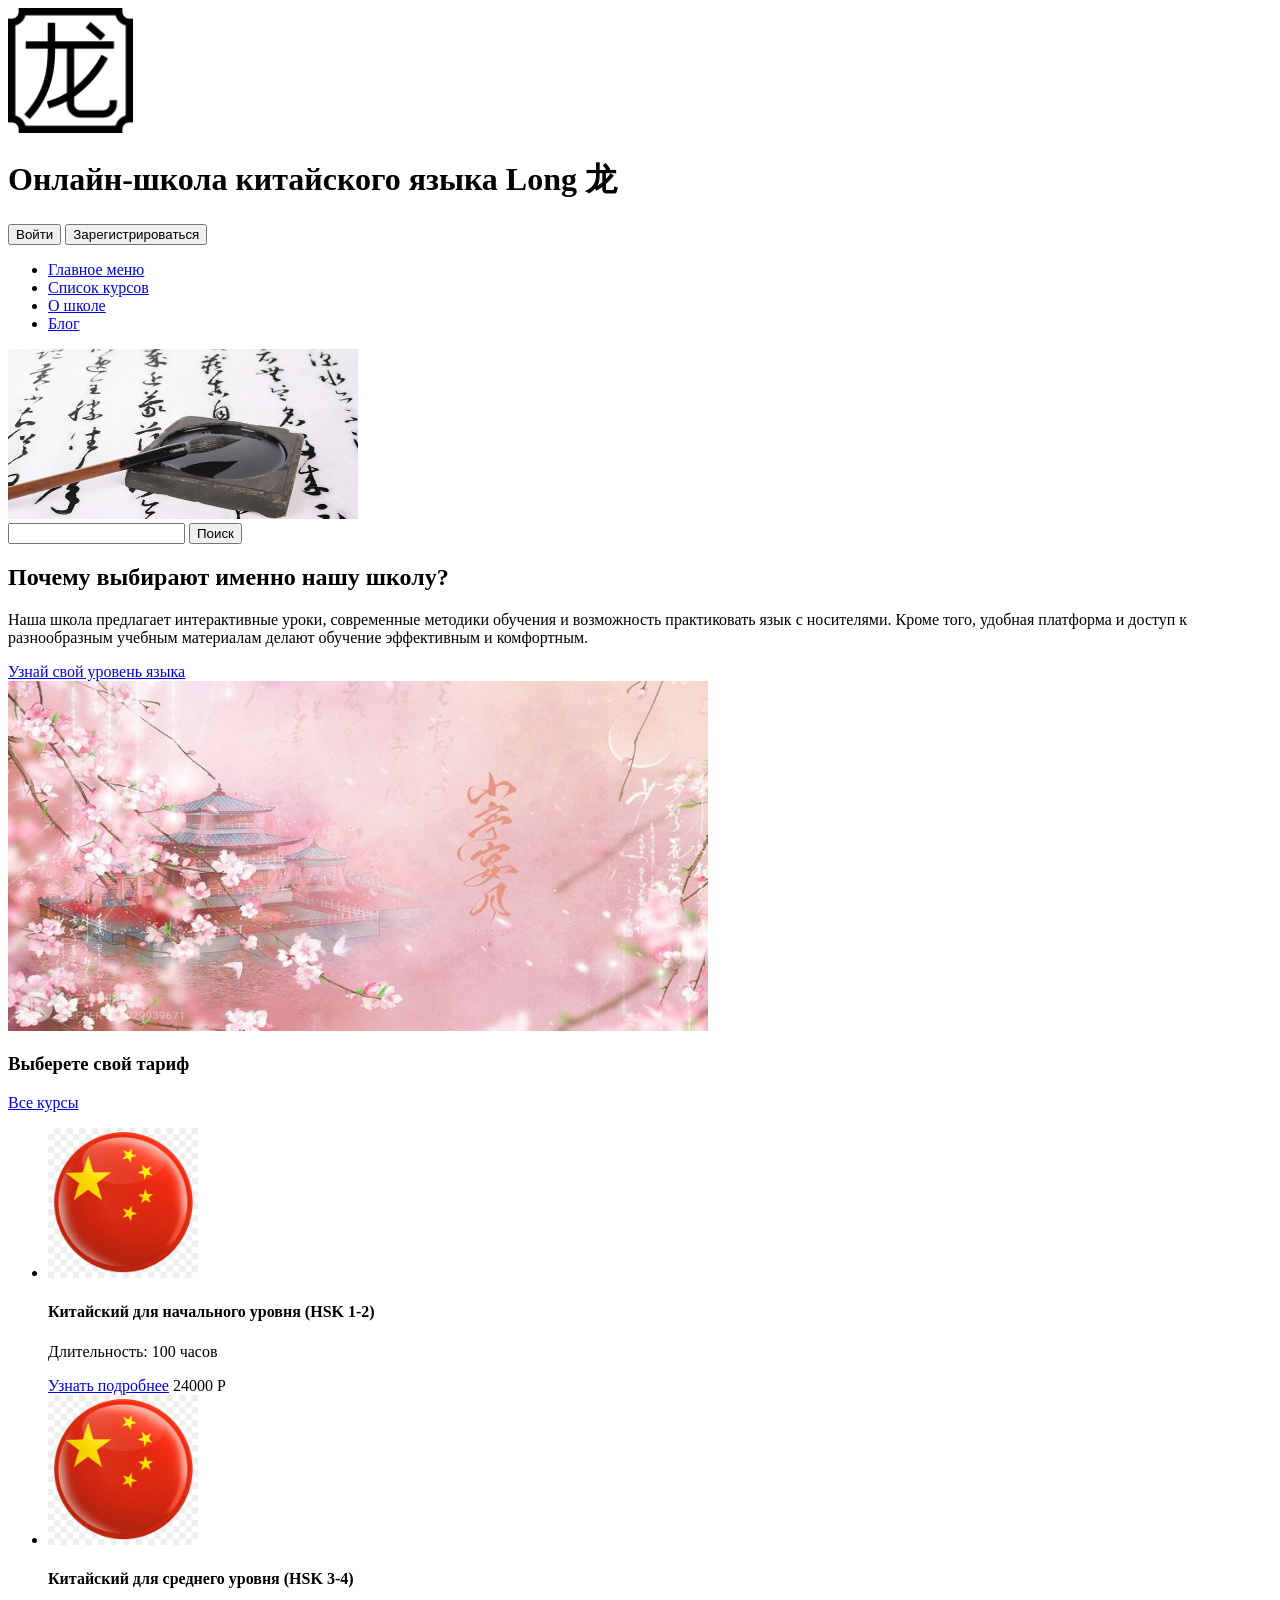
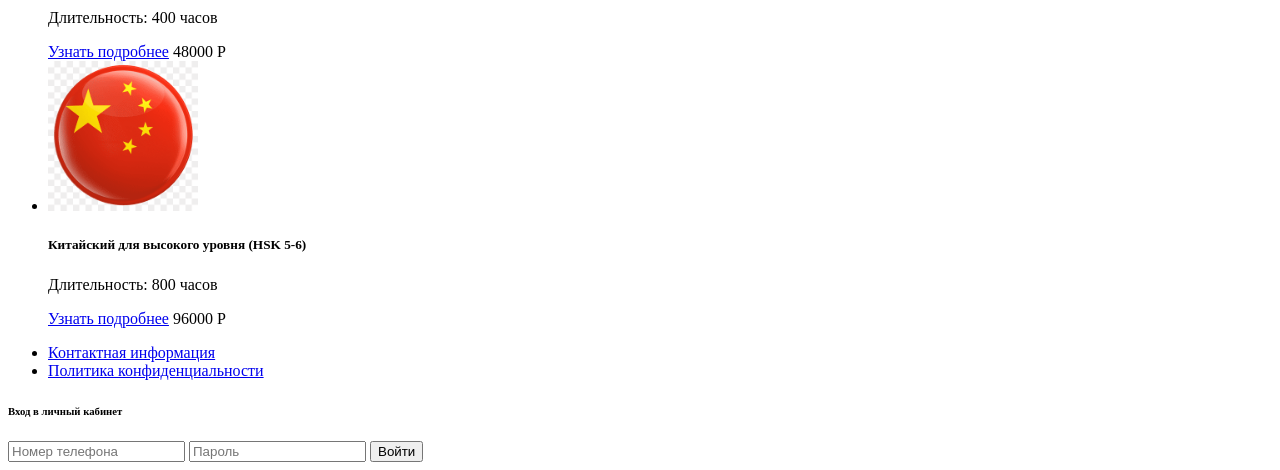
==== index.html @ 6866ea66 "Add files via upload" ====
<!DOCTYPE html>
<html lang="ru">
<head>
    <meta charset="UTF-8">
    <meta http-equiv="X-UA-Compatible" content="IE=edge">
    <meta name="viewport" content="width=device-width, initial-scale=1.0">
    <title> Онлайн-школа </title>
</head>
<body>
    <header class="header">
        <img src="images/logo.png" alt="Логотип" width="125" height="125">
        <h1 class="header__title">Онлайн-школа китайского языка Long 龙</h1>
        <button class="header__button button">Войти</button>
        <button class="header__button button">Зарегистрироваться</button>
        <nav class="header__menu">
            <ul>
                <li><a href="https://elearning.marsu.ru/">Главное меню</a></li>
                <li><a href="#/">Список курсов</a></li>
                <li><a href="#/">О школе</a></li>
                <li><a href="#/">Блог</a></li>
            </ul>
            <img src="images/blog.jpg" alt="Главная страница" width="350" height="170">
        </nav>
    </header>
    <main>
        <input type="text"> <button>Поиск</button>
        <section>
            <div>
                <h2>Почему выбирают именно нашу школу?</h2>
                <p>Наша школа предлагает интерактивные уроки, современные методики обучения и возможность практиковать язык с носителями. Кроме того, удобная платформа и доступ к разнообразным учебным материалам делают обучение эффективным и комфортным.</p>
                <a href="https://wa-sai.ru/quiz">Узнай свой уровень языка</a>
            </div>
            <img src="images/mainpage.jpg" alt="Главная страница" width="700" height="350">
        </section>
        <section>
            <div>
                <h3>Выберете свой тариф</h3>
                <a href="#" target="_blank">Все курсы</a>
        </div>
            <ul>
                <li>
                    <img src="images/Flag.png" alt="Начальный уровень" width="150" height="150">
                    <h4>Китайский для начального уровня (HSK 1-2)</h4>
                    <p>Длительность: 100 часов</p>
                    <a href="#">Узнать подробнее</a>
                    <span>24000 Р</span>
                </li>
                <li>
                    <img src="images/Flag.png" alt="Средний уровень" width="150" height="150">
                    <h4>Китайский для среднего уровня (HSK 3-4)</h4>
                    <p>Длительность: 400 часов</p>
                    <a href="#">Узнать подробнее</a>
                    <span>48000 Р</span>
                </li>
                <li>
                    <img src="images/Flag.png" alt="Высокий уровень" width="150" height="150">
                    <h5>Китайский для высокого уровня (HSK 5-6)</h5>
                    <p>Длительность: 800 часов</p>
                    <a href="#">Узнать подробнее</a>
                    <span>96000 Р</span>  
                </li>
            </ul>
        </section>
    </main>
    <footer>
        <nav>
            <ul>
                <li><a href="https://elearning.marsu.ru/">Контактная информация</a></li>
                <li><a href="#/">Политика конфиденциальности</a></li>
            </ul>
        </nav>
    </footer>
<section>
    <form action="/">
        <h6>Вход в личный кабинет</h6>
        <input type="tel" name="phone" placeholder="Номер телефона" required>
        <input type="password" name="password" placeholder="Пароль" required>
        <button>Войти</button>
    </form>
</section>
</body>
</html>
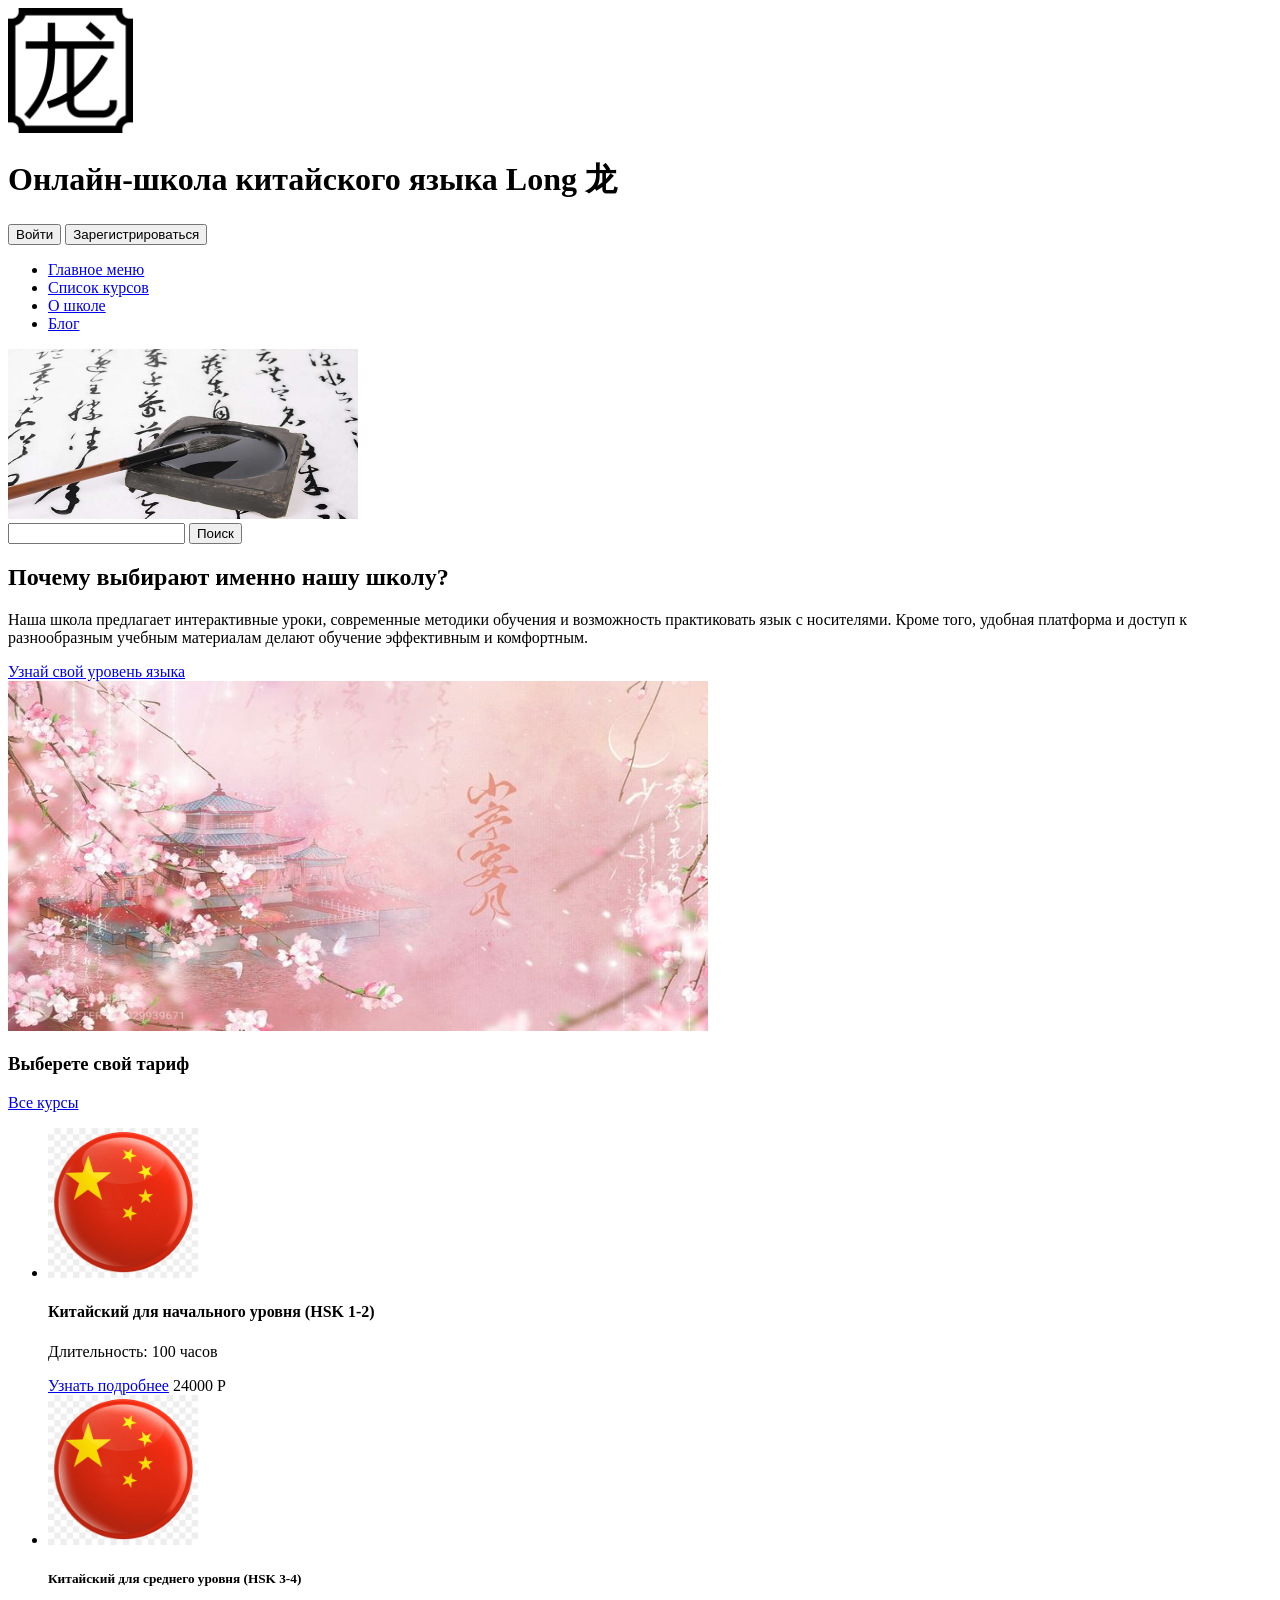
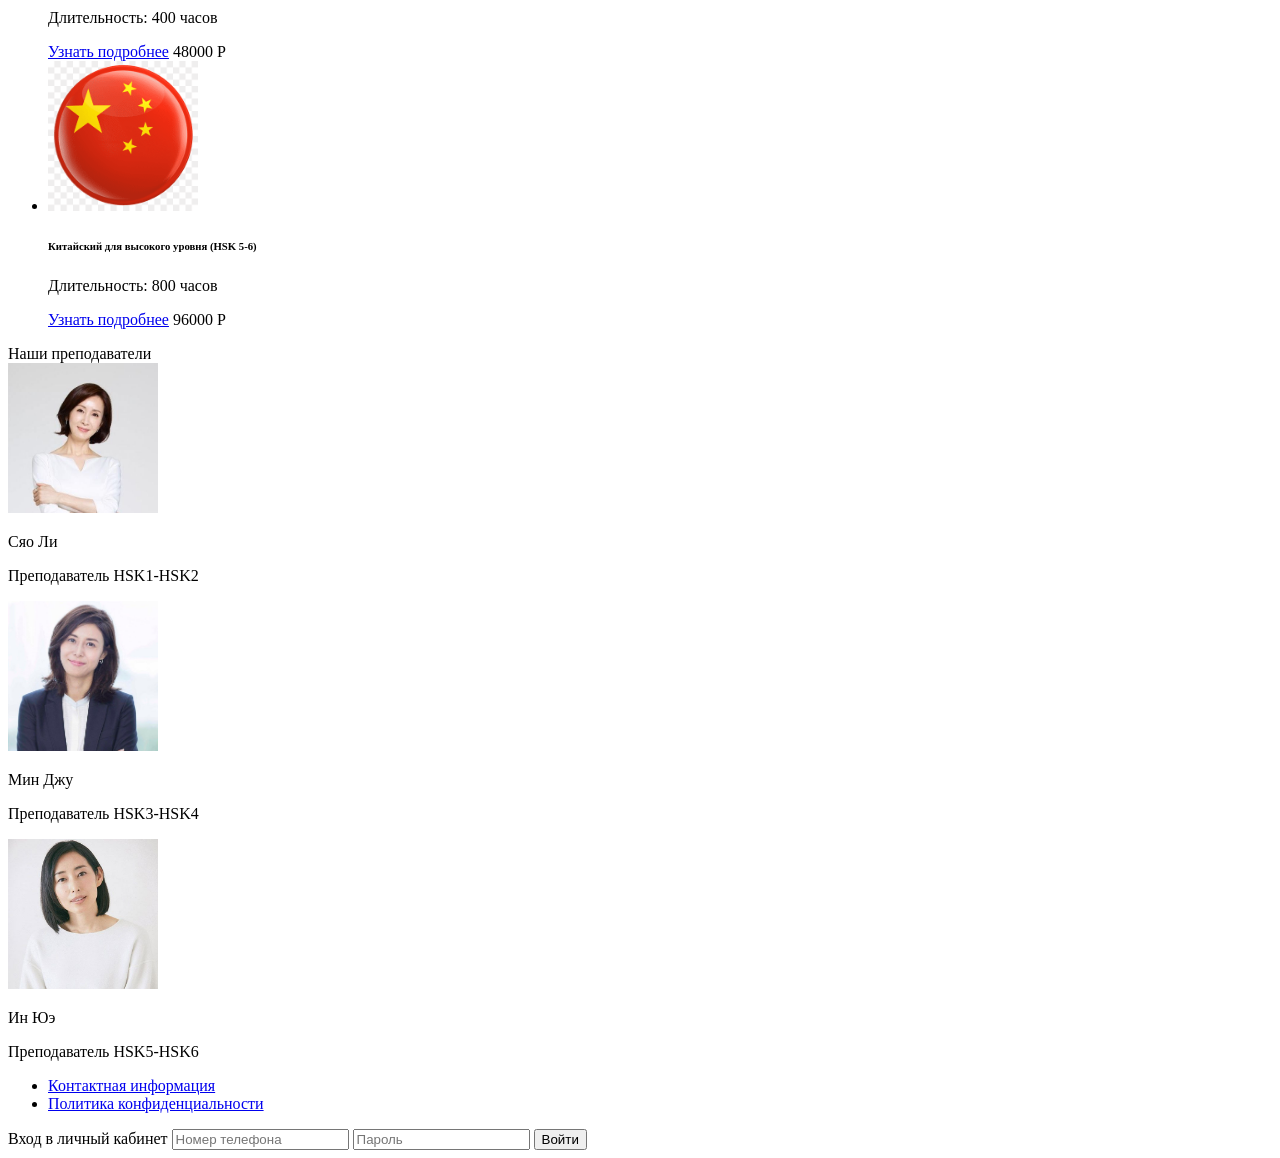
==== commit 4e96fdad: "Add files via upload" ====
--- a/index.html
+++ b/index.html
@@ -8,74 +8,105 @@
 </head>
 <body>
     <header class="header">
-        <img src="images/logo.png" alt="Логотип" width="125" height="125">
+        <img class="header__logo" src="images/logo.png" alt="Логотип" width="125" height="125">
         <h1 class="header__title">Онлайн-школа китайского языка Long 龙</h1>
         <button class="header__button button">Войти</button>
         <button class="header__button button">Зарегистрироваться</button>
         <nav class="header__menu">
-            <ul>
-                <li><a href="https://elearning.marsu.ru/">Главное меню</a></li>
-                <li><a href="#/">Список курсов</a></li>
-                <li><a href="#/">О школе</a></li>
-                <li><a href="#/">Блог</a></li>
+            <ul class="menu">
+                <li class="menu__item main__item -- active">
+                    <a class="menu__link" href="https://elearning.marsu.ru/">Главное меню</a>
+                </li>
+                <li class="menu__item">
+                    <a class="menu__link" href="#/">Список курсов</a>
+                </li>
+                <li class="menu__item">
+                    <a class="menu__link" href="#/">О школе</a>
+                </li>
+                <li class="menu__item">
+                    <a class="menu__link" href="#/">Блог</a>
+                </li>
             </ul>
-            <img src="images/blog.jpg" alt="Главная страница" width="350" height="170">
+            <img class="menu__img" src="images/blog.jpg" alt="Главная страница" width="350" height="170">
         </nav>
     </header>
-    <main>
-        <input type="text"> <button>Поиск</button>
+    <main class="main">
+        <input type="text"> 
+        <button class="button__search">Поиск</button>
         <section>
-            <div>
-                <h2>Почему выбирают именно нашу школу?</h2>
-                <p>Наша школа предлагает интерактивные уроки, современные методики обучения и возможность практиковать язык с носителями. Кроме того, удобная платформа и доступ к разнообразным учебным материалам делают обучение эффективным и комфортным.</p>
-                <a href="https://wa-sai.ru/quiz">Узнай свой уровень языка</a>
+            <div class="about">
+                <h2 class="about__title">Почему выбирают именно нашу школу?</h2>
+                <p class="about__info" >Наша школа предлагает интерактивные уроки, современные методики обучения и возможность практиковать язык с носителями. Кроме того, удобная платформа и доступ к разнообразным учебным материалам делают обучение эффективным и комфортным.</p>
+                <a class="about__link" href="https://wa-sai.ru/quiz">Узнай свой уровень языка</a>
             </div>
-            <img src="images/mainpage.jpg" alt="Главная страница" width="700" height="350">
+            <img class="" src="images/mainpage.jpg" alt="Главная страница" width="700" height="350">
         </section>
         <section>
-            <div>
-                <h3>Выберете свой тариф</h3>
-                <a href="#" target="_blank">Все курсы</a>
-        </div>
-            <ul>
+            <div class="courses">
+                <h3 class="courses__title" >Выберете свой тариф</h3>
+                <a class="courses__link" href="#" target="_blank">Все курсы</a>
+            </div>
+            <ul class="prices">
                 <li>
-                    <img src="images/Flag.png" alt="Начальный уровень" width="150" height="150">
-                    <h4>Китайский для начального уровня (HSK 1-2)</h4>
-                    <p>Длительность: 100 часов</p>
-                    <a href="#">Узнать подробнее</a>
-                    <span>24000 Р</span>
+                    <img class="prices__img" src="images/Flag.png" alt="Начальный уровень" width="150" height="150">
+                    <h4 class="prices__title">Китайский для начального уровня (HSK 1-2)</h4>
+                    <p class="prices__duration">Длительность: 100 часов</p>
+                    <a class="prices__info" href="#">Узнать подробнее</a>
+                    <span class="prices__price">24000 Р</span>
                 </li>
                 <li>
-                    <img src="images/Flag.png" alt="Средний уровень" width="150" height="150">
-                    <h4>Китайский для среднего уровня (HSK 3-4)</h4>
-                    <p>Длительность: 400 часов</p>
-                    <a href="#">Узнать подробнее</a>
-                    <span>48000 Р</span>
+                    <img class="prices__img" src="images/Flag.png" alt="Средний уровень" width="150" height="150">
+                    <h5 class="prices__title">Китайский для среднего уровня (HSK 3-4)</h4>
+                    <p class="prices__duration">Длительность: 400 часов</p>
+                    <a class="prices__info" href="#">Узнать подробнее</a>
+                    <span class="prices__price">48000 Р</span>
                 </li>
                 <li>
-                    <img src="images/Flag.png" alt="Высокий уровень" width="150" height="150">
-                    <h5>Китайский для высокого уровня (HSK 5-6)</h5>
-                    <p>Длительность: 800 часов</p>
-                    <a href="#">Узнать подробнее</a>
-                    <span>96000 Р</span>  
+                    <img class="prices__img" src="images/Flag.png" alt="Высокий уровень" width="150" height="150">
+                    <h6 class="prices__title">Китайский для высокого уровня (HSK 5-6)</h5>
+                    <p class="prices__duration">Длительность: 800 часов</p>
+                    <a class="prices__info" href="#">Узнать подробнее</a>
+                    <span class="prices__price">96000 Р</span>  
                 </li>
             </ul>
         </section>
+        <div class="teachers">
+            <h7 class="teacher__title">Наши преподаватели</h7>
+            <div class="teachers__card">
+                <img class="teacher__image" src="images/teacher1.jpg" alt="Фото преподавателя" width="150" height="150">
+                <p class="teacher__name">Сяо Ли</p>
+                <p class="teacher__desc">Преподаватель HSK1-HSK2</p>
+            </div>
+            <div class="teachers__card">
+                <img class="teacher__image" src="images/teacher2.jpg" alt="Фото преподавателя" width="150" height="150">
+                <p class="teacher__name">Мин Джу</p>
+                <p class="teacher__desc">Преподаватель HSK3-HSK4</p>
+            </div>
+            <div class="teachers__card">
+                <img class="teacher__image" src="images/teacher3.jpg" alt="Фото преподавателя" width="150" height="150">
+                <p class="teacher__name">Ин Юэ</p>
+                <p class="teacher__desc">Преподаватель HSK5-HSK6</p>
+            </div>
+        </div>
     </main>
-    <footer>
+    <footer class="footer">
         <nav>
-            <ul>
-                <li><a href="https://elearning.marsu.ru/">Контактная информация</a></li>
-                <li><a href="#/">Политика конфиденциальности</a></li>
+            <ul class="information">
+                <li class="information__item main__item -- active">
+                    <a class="information__link" href="https://elearning.marsu.ru/">Контактная информация</a>
+                </li>
+                <li class="information__item">
+                    <a class="information__link" href="#/">Политика конфиденциальности</a>
+                </li>
             </ul>
         </nav>
     </footer>
 <section>
     <form action="/">
-        <h6>Вход в личный кабинет</h6>
-        <input type="tel" name="phone" placeholder="Номер телефона" required>
-        <input type="password" name="password" placeholder="Пароль" required>
-        <button>Войти</button>
+        <h8 class="sign up">Вход в личный кабинет</h6>
+        <input class="phone number" type="tel" name="phone" placeholder="Номер телефона" required>
+        <input class="password" type="password" name="password" placeholder="Пароль" required>
+        <button class="sign up__button button">Войти</button>
     </form>
 </section>
 </body>
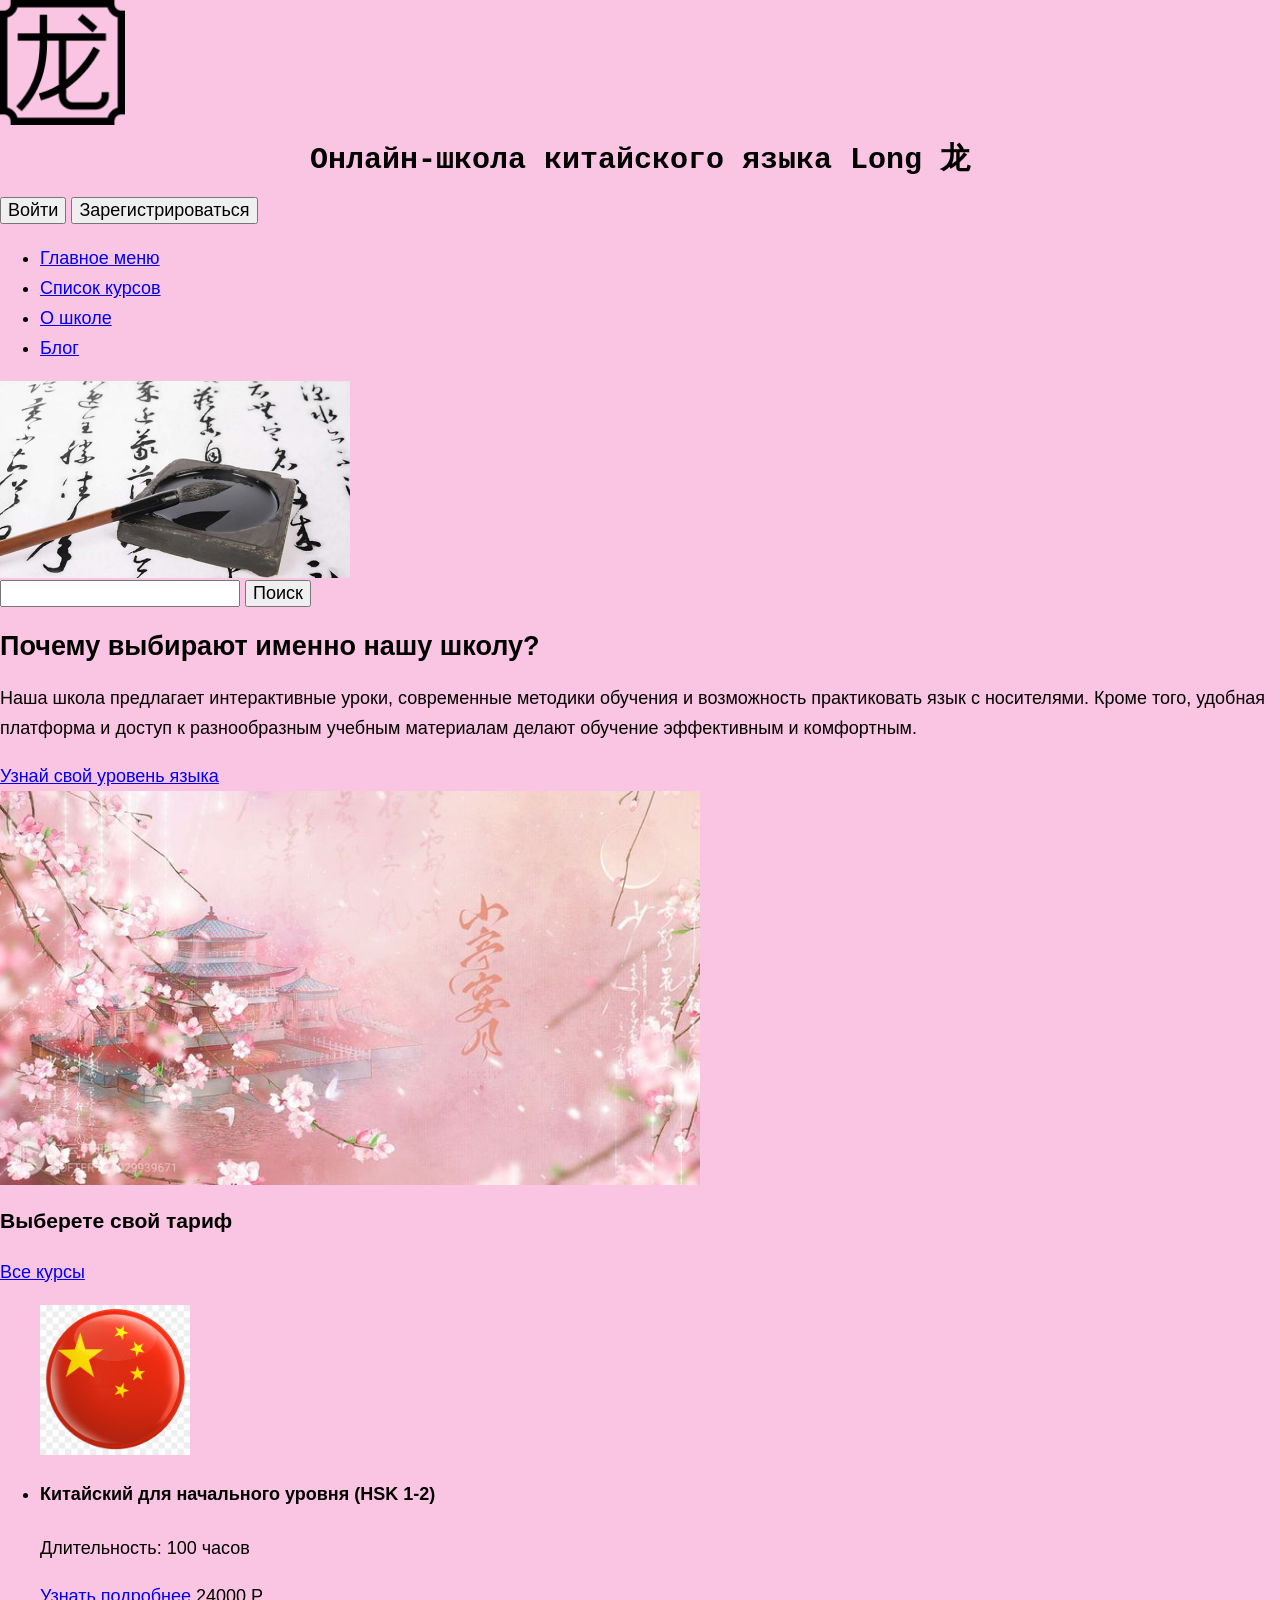
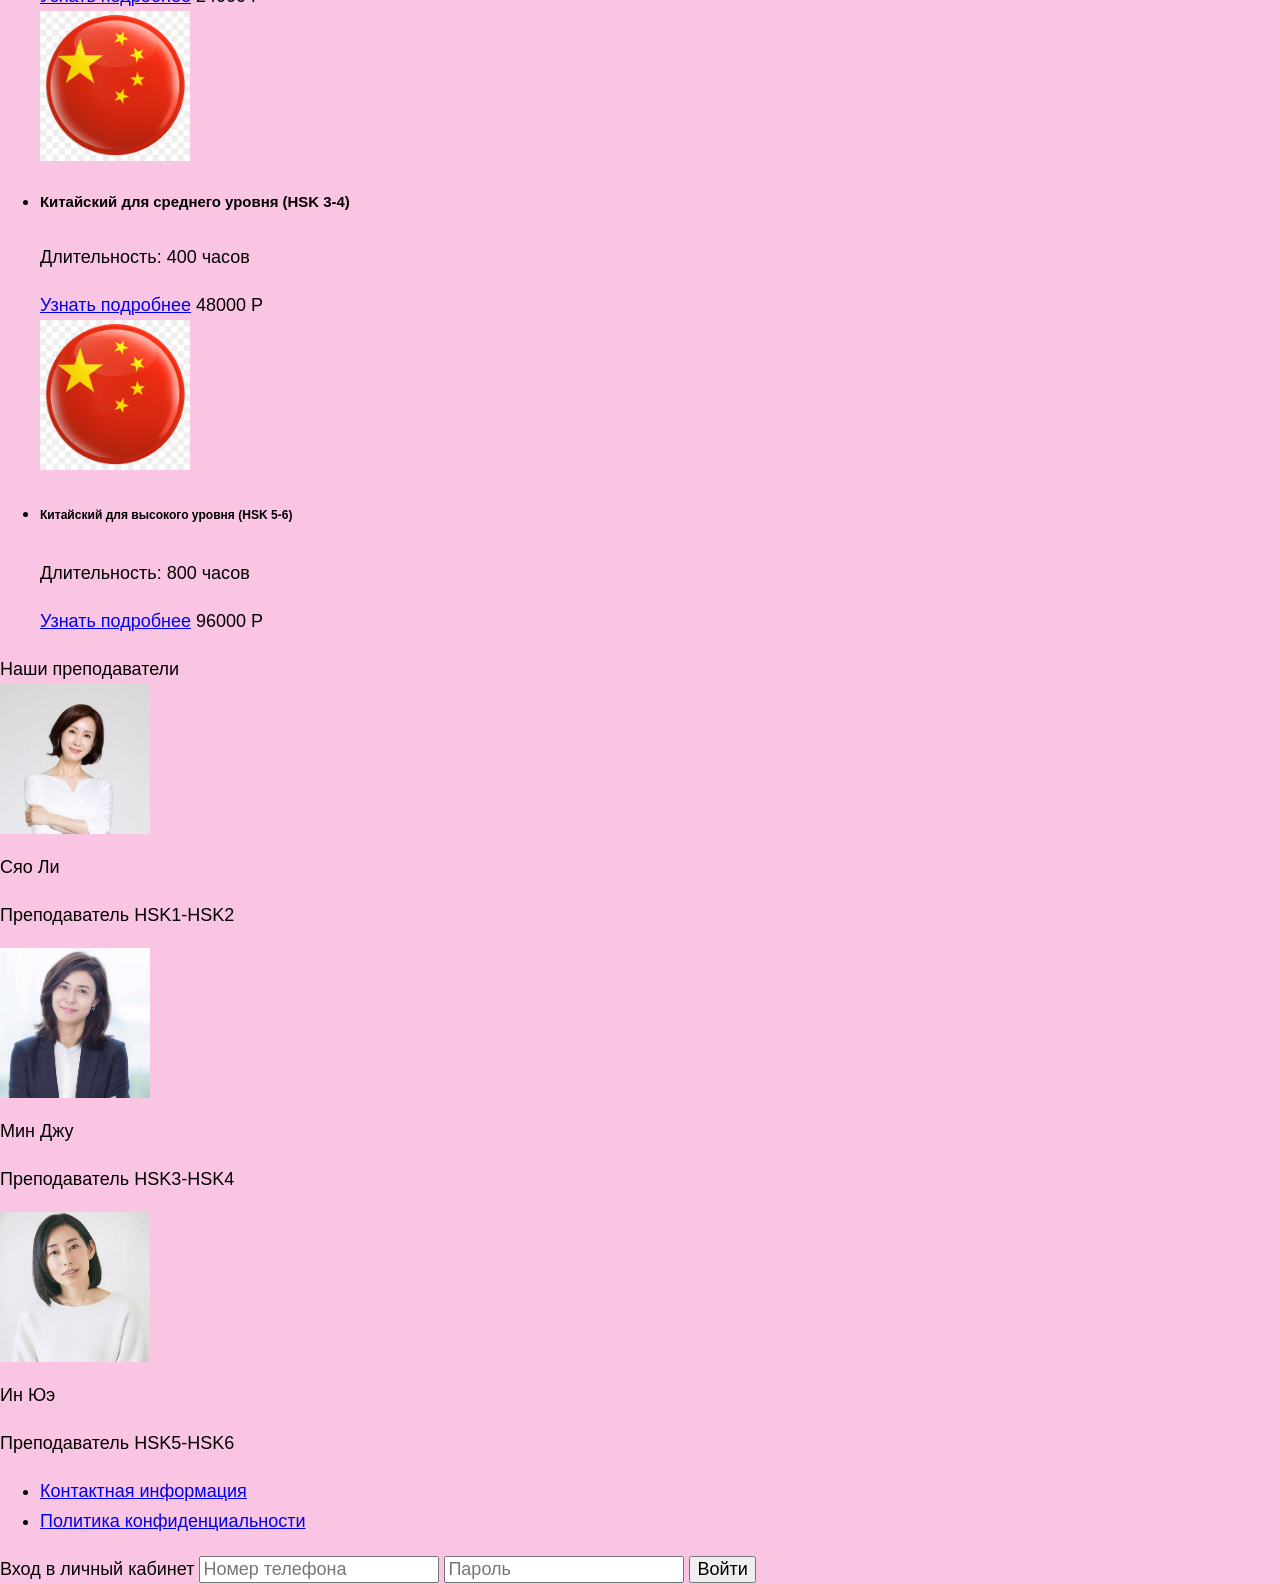
==== commit e8ffb205: "Add files via upload" ====
--- a/index.html
+++ b/index.html
@@ -5,6 +5,8 @@
     <meta http-equiv="X-UA-Compatible" content="IE=edge">
     <meta name="viewport" content="width=device-width, initial-scale=1.0">
     <title> Онлайн-школа </title>
+    <link rel="stylesheet" href="styles/normalize.css">
+    <link rel="stylesheet" href="styles/style.css">
 </head>
 <body>
     <header class="header">
--- a/styles/style.css
+++ b/styles/style.css
@@ -0,0 +1,10 @@
+/* Подключение шрифтов */
+@import "fonts.css";
+/* Подключение основных стилей */
+@import "base.css";
+/* Подключение стилей относящихся к header */
+@import "header.css";
+/* Подключение стилей относящихся к footer */
+@import "footer.css";
+/* Подключение стилей относящихся к main */
+@import "main.css";
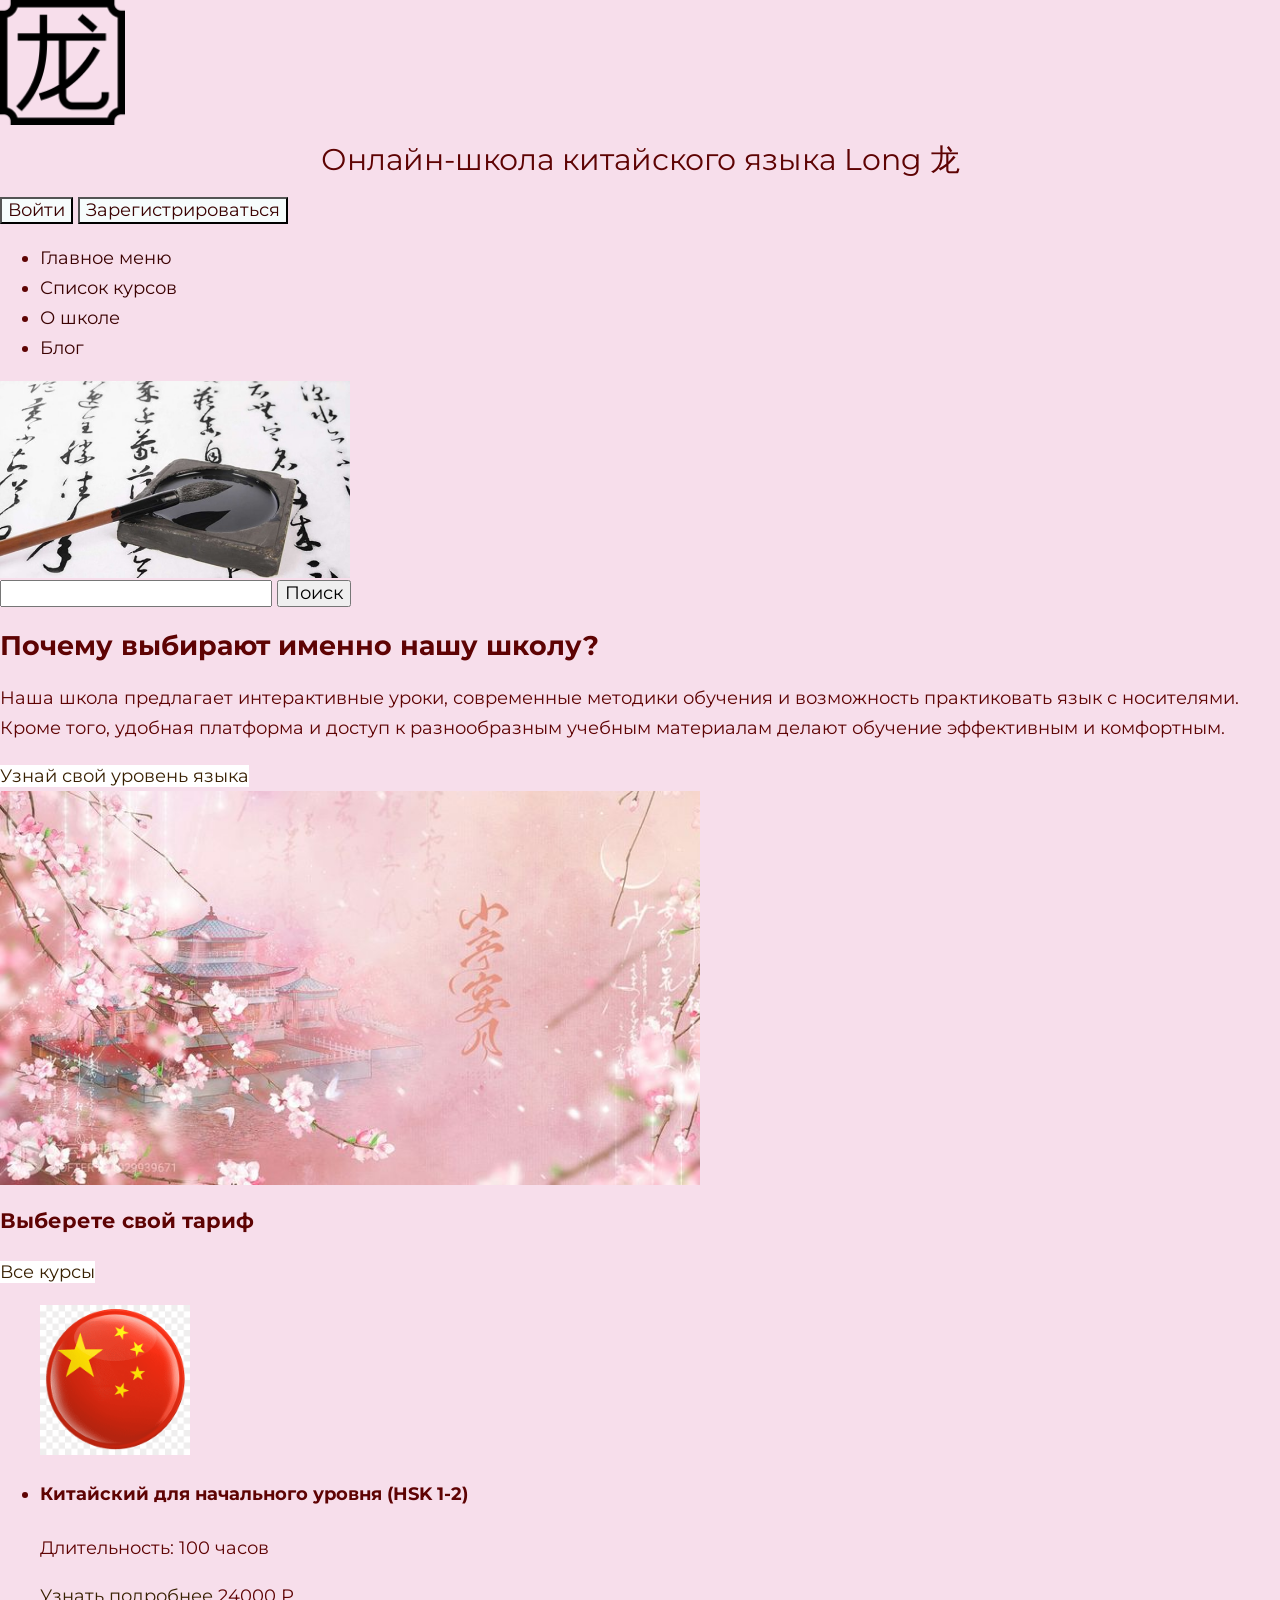
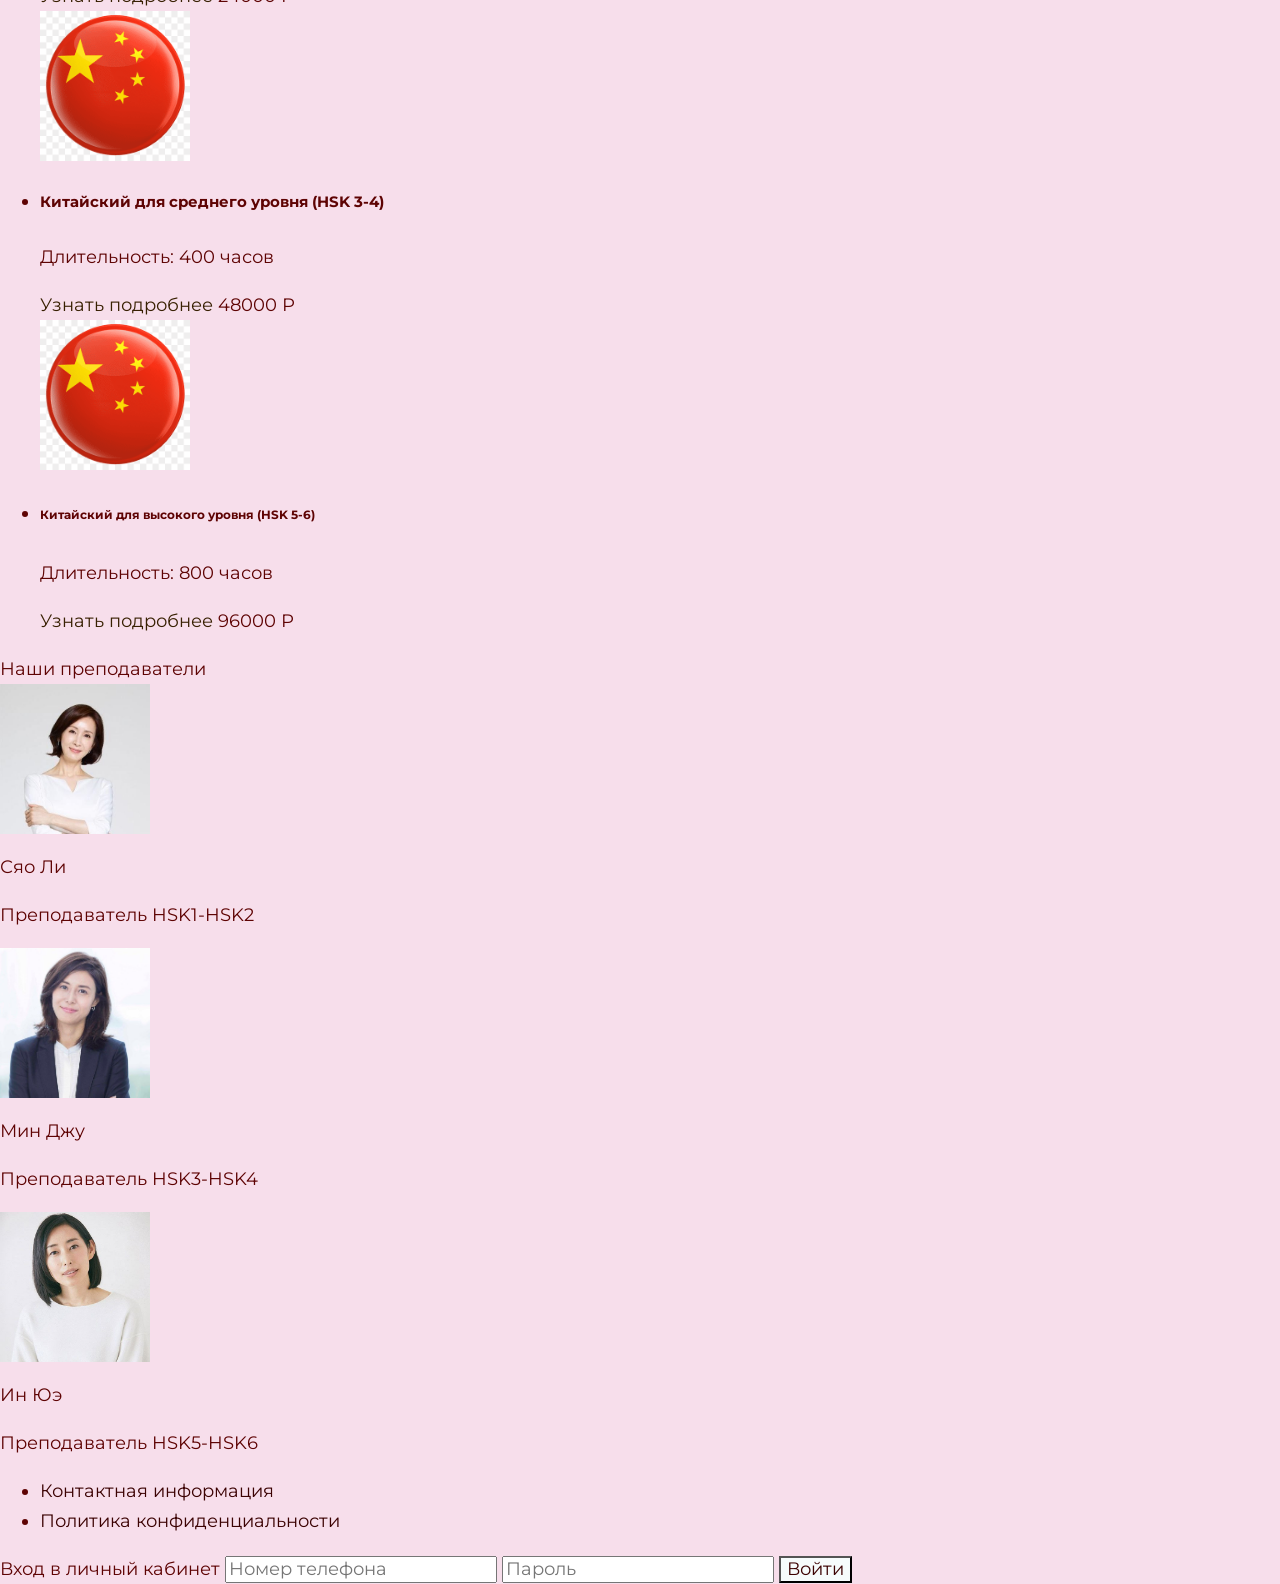
==== commit 16aebd44: "Add files via upload" ====
--- a/index.html
+++ b/index.html
@@ -106,7 +106,7 @@
 <section>
     <form action="/">
         <h8 class="sign up">Вход в личный кабинет</h6>
-        <input class="phone number" type="tel" name="phone" placeholder="Номер телефона" required>
+        <input class="phone_number" type="tel" name="phone" placeholder="Номер телефона" required>
         <input class="password" type="password" name="password" placeholder="Пароль" required>
         <button class="sign up__button button">Войти</button>
     </form>
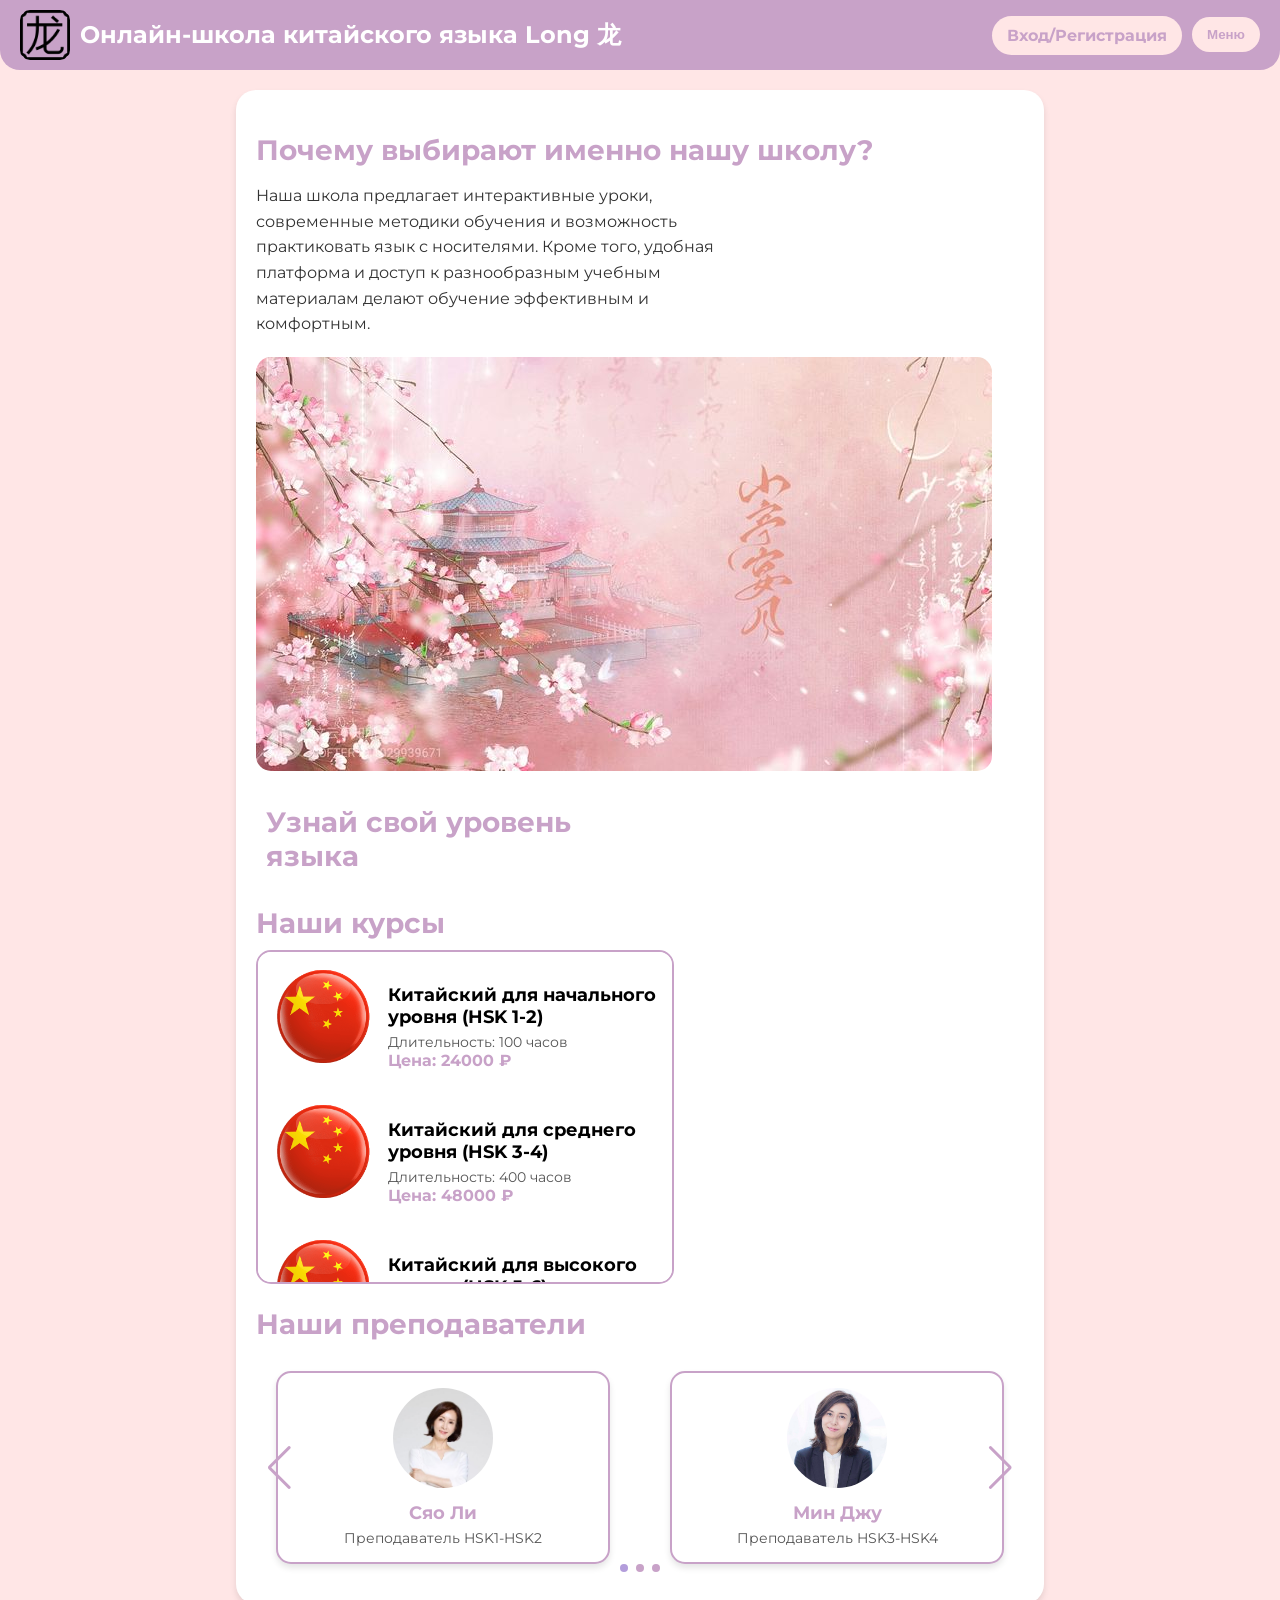
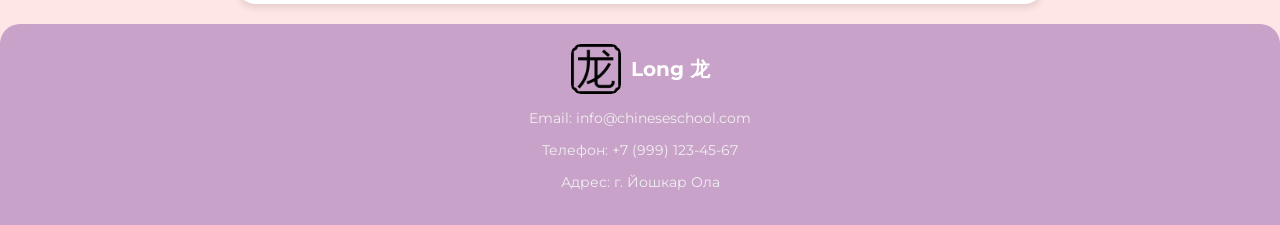
==== commit 990e1288: "Add files via upload" ====
--- a/index.html
+++ b/index.html
@@ -2,114 +2,120 @@
 <html lang="ru">
 <head>
     <meta charset="UTF-8">
-    <meta http-equiv="X-UA-Compatible" content="IE=edge">
     <meta name="viewport" content="width=device-width, initial-scale=1.0">
-    <title> Онлайн-школа </title>
-    <link rel="stylesheet" href="styles/normalize.css">
-    <link rel="stylesheet" href="styles/style.css">
+    <title>Онлайн школа китайского языка</title>
+    <link rel="stylesheet" href="https://cdn.jsdelivr.net/npm/swiper@11/swiper-bundle.min.css" />
+    <link rel="stylesheet" href="css/style.css">
 </head>
 <body>
-    <header class="header">
-        <img class="header__logo" src="images/logo.png" alt="Логотип" width="125" height="125">
-        <h1 class="header__title">Онлайн-школа китайского языка Long 龙</h1>
-        <button class="header__button button">Войти</button>
-        <button class="header__button button">Зарегистрироваться</button>
-        <nav class="header__menu">
-            <ul class="menu">
-                <li class="menu__item main__item -- active">
-                    <a class="menu__link" href="https://elearning.marsu.ru/">Главное меню</a>
-                </li>
-                <li class="menu__item">
-                    <a class="menu__link" href="#/">Список курсов</a>
-                </li>
-                <li class="menu__item">
-                    <a class="menu__link" href="#/">О школе</a>
-                </li>
-                <li class="menu__item">
-                    <a class="menu__link" href="#/">Блог</a>
-                </li>
-            </ul>
-            <img class="menu__img" src="images/blog.jpg" alt="Главная страница" width="350" height="170">
-        </nav>
-    </header>
-    <main class="main">
-        <input type="text"> 
-        <button class="button__search">Поиск</button>
-        <section>
-            <div class="about">
-                <h2 class="about__title">Почему выбирают именно нашу школу?</h2>
-                <p class="about__info" >Наша школа предлагает интерактивные уроки, современные методики обучения и возможность практиковать язык с носителями. Кроме того, удобная платформа и доступ к разнообразным учебным материалам делают обучение эффективным и комфортным.</p>
-                <a class="about__link" href="https://wa-sai.ru/quiz">Узнай свой уровень языка</a>
-            </div>
-            <img class="" src="images/mainpage.jpg" alt="Главная страница" width="700" height="350">
-        </section>
-        <section>
-            <div class="courses">
-                <h3 class="courses__title" >Выберете свой тариф</h3>
-                <a class="courses__link" href="#" target="_blank">Все курсы</a>
-            </div>
-            <ul class="prices">
-                <li>
-                    <img class="prices__img" src="images/Flag.png" alt="Начальный уровень" width="150" height="150">
-                    <h4 class="prices__title">Китайский для начального уровня (HSK 1-2)</h4>
-                    <p class="prices__duration">Длительность: 100 часов</p>
-                    <a class="prices__info" href="#">Узнать подробнее</a>
-                    <span class="prices__price">24000 Р</span>
-                </li>
-                <li>
-                    <img class="prices__img" src="images/Flag.png" alt="Средний уровень" width="150" height="150">
-                    <h5 class="prices__title">Китайский для среднего уровня (HSK 3-4)</h4>
-                    <p class="prices__duration">Длительность: 400 часов</p>
-                    <a class="prices__info" href="#">Узнать подробнее</a>
-                    <span class="prices__price">48000 Р</span>
-                </li>
-                <li>
-                    <img class="prices__img" src="images/Flag.png" alt="Высокий уровень" width="150" height="150">
-                    <h6 class="prices__title">Китайский для высокого уровня (HSK 5-6)</h5>
-                    <p class="prices__duration">Длительность: 800 часов</p>
-                    <a class="prices__info" href="#">Узнать подробнее</a>
-                    <span class="prices__price">96000 Р</span>  
-                </li>
-            </ul>
-        </section>
-        <div class="teachers">
-            <h7 class="teacher__title">Наши преподаватели</h7>
-            <div class="teachers__card">
-                <img class="teacher__image" src="images/teacher1.jpg" alt="Фото преподавателя" width="150" height="150">
-                <p class="teacher__name">Сяо Ли</p>
-                <p class="teacher__desc">Преподаватель HSK1-HSK2</p>
-            </div>
-            <div class="teachers__card">
-                <img class="teacher__image" src="images/teacher2.jpg" alt="Фото преподавателя" width="150" height="150">
-                <p class="teacher__name">Мин Джу</p>
-                <p class="teacher__desc">Преподаватель HSK3-HSK4</p>
-            </div>
-            <div class="teachers__card">
-                <img class="teacher__image" src="images/teacher3.jpg" alt="Фото преподавателя" width="150" height="150">
-                <p class="teacher__name">Ин Юэ</p>
-                <p class="teacher__desc">Преподаватель HSK5-HSK6</p>
+    <!-- Шапка -->
+    <header>
+        <div class="logo">
+            <img src="images/logo.png" alt="Логотип школы">
+            <h1>Онлайн-школа китайского языка Long 龙</h1>
+        </div>
+        <div class="auth-buttons">
+            <a href="log-reg.html">Вход/Регистрация</a>
+            <div class="menu-icon">
+                <button id="menu-toggle">Меню</button>
             </div>
         </div>
+    </header>
+
+    <!-- Выезжающее меню -->
+    <nav class="dropdown-menu" id="dropdownMenu">
+        <ul>
+            <li><a href="#">Главная</a></li>
+            <li><a href="#">Список курсов</a></li>
+            <li><a href="#">О школе</a></li>
+            <li><a href="#">Блог</a></li>
+        </ul>
+    </nav>
+
+    <!-- Основное содержание -->
+    <main>
+        <h2>Почему выбирают именно нашу школу?</h2>
+        <p>Наша школа предлагает интерактивные уроки, современные методики обучения и возможность практиковать язык с носителями. Кроме того, удобная платформа и доступ к разнообразным учебным материалам делают обучение эффективным и комфортным.</p>
+        <img src="images/mainpage.jpg" alt="Урок китайского языка">
+        <a href="https://wa-sai.ru/quiz">Узнай свой уровень языка</a>
+        <h2>Наши курсы</h2>
+        <div class="course-list">
+            <div class="course-item">
+                <img src="images/Flag-no-bg.png" alt="Курс 1">
+                <div class="course-info">
+                    <div class="course-title">Китайский для начального уровня (HSK 1-2)</div>
+                    <div class="course-details">Длительность: 100 часов</div>
+                    <div class="course-price">Цена: 24000 ₽</div>
+                </div>
+            </div>
+            <div class="course-item">
+                <img src="images/Flag-no-bg.png" alt="Курс 2">
+                <div class="course-info">
+                    <div class="course-title">Китайский для среднего уровня (HSK 3-4)</div>
+                    <div class="course-details">Длительность: 400 часов</div>
+                    <div class="course-price">Цена: 48000 ₽</div>
+                </div>
+            </div>
+            <div class="course-item">
+                <img src="images/Flag-no-bg.png" alt="Курс 3">
+                <div class="course-info">
+                    <div class="course-title">Китайский для высокого уровня (HSK 5-6)</div>
+                    <div class="course-details">Длительность: 800 часов</div>
+                    <div class="course-price">Цена: 96000 ₽</div>
+                </div>
+            </div>
+        </div>
+
+        <h2>Наши преподаватели</h2>
+
+        <div class="swiper mySwiper">
+            <div class="swiper-wrapper">
+                <!-- Преподаватель 1 -->
+                <div class="swiper-slide">
+                    <div class="teacher-card">
+                        <img src="images/teacher1.jpg" alt="Начальный уровень">
+                        <div class="teacher-name">Сяо Ли</div>
+                        <div class="teacher-info">Преподаватель HSK1-HSK2</div>
+                    </div>
+                </div>
+                <!-- Преподаватель 2 -->
+                <div class="swiper-slide">
+                    <div class="teacher-card">
+                        <img src="images/teacher2.jpg" alt="Средний уровень">
+                        <div class="teacher-name">Мин Джу</div>
+                        <div class="teacher-info">Преподаватель HSK3-HSK4</div>
+                    </div>
+                </div>
+                <!-- Преподаватель 3 -->
+                <div class="swiper-slide">
+                    <div class="teacher-card">
+                        <img src="images/teacher3.jpg" alt="Высокий уровень">
+                        <div class="teacher-name">Ин Юэ</div>
+                        <div class="teacher-info">Преподаватель HSK5-HSK6</div>
+                    </div>
+                </div>
+            </div>
+            <!-- Пагинация -->
+            <div class="swiper-pagination"></div>
+            <!-- Кнопки навигации -->
+            <div class="swiper-button-next"></div>
+            <div class="swiper-button-prev"></div>
+        </div>
     </main>
-    <footer class="footer">
-        <nav>
-            <ul class="information">
-                <li class="information__item main__item -- active">
-                    <a class="information__link" href="https://elearning.marsu.ru/">Контактная информация</a>
-                </li>
-                <li class="information__item">
-                    <a class="information__link" href="#/">Политика конфиденциальности</a>
-                </li>
-            </ul>
-        </nav>
+
+    <footer>
+        <div class="footer-logo">
+            <img src="images/logo.png" alt="Логотип школы">
+            <h3>Long 龙</h3>
+        </div>
+        <div class="contact-info">
+            <p>Email: info@chineseschool.com</p>
+            <p>Телефон: +7 (999) 123-45-67</p>
+            <p>Адрес: г. Йошкар Ола</p>
+        </div>
     </footer>
-<section>
-    <form action="/">
-        <h8 class="sign up">Вход в личный кабинет</h6>
-        <input class="phone_number" type="tel" name="phone" placeholder="Номер телефона" required>
-        <input class="password" type="password" name="password" placeholder="Пароль" required>
-        <button class="sign up__button button">Войти</button>
-    </form>
-</section>
+
+    <script src="https://cdn.jsdelivr.net/npm/swiper@11/swiper-bundle.min.js"></script>
+    <script src="js/script.js"></script>
 </body>
 </html>
--- a/css/style.css
+++ b/css/style.css
@@ -0,0 +1,339 @@
+@font-face {
+    font-family: "Montserrat";
+    src: url("../fonts/Montserrat-Regular.ttf");
+    font-weight: normal;
+    font-style: normal;
+    font-display: swap;
+}
+@font-face {
+    font-family: "Montserrat";
+    src: url("../fonts/Montserrat-Bold.ttf");
+    font-weight: bold;
+    font-style: normal;
+    font-display: swap;
+}
+@font-face {
+    font-family: "Montserrat";
+    src: url("../fonts/Montserrat-Italic.ttf");
+    font-weight: normal;
+    font-style: italic;
+    font-display: swap;
+}
+
+
+
+/* Общий стиль */
+body {
+    font-family: "Montserrat";
+    margin: 0;
+    padding: 0;
+    background-color: #ffe6e6; /* Нежно-розовый фон */
+}
+
+/* Шапка */
+header {
+    display: flex;
+    justify-content: space-between;
+    align-items: center;
+    background-color: #c8a2c8; /* Светло-фиолетовый цвет */
+    color: white;
+    padding: 10px 20px;
+    border-radius: 0 0 20px 20px; /* Закругление нижних углов */
+}
+header .logo {
+    display: flex;
+    align-items: center;
+}
+header .logo img {
+    height: 50px;
+    margin-right: 10px;
+    border-radius: 10px; /* Закругление у логотипа */
+}
+header .logo h1 {
+    margin: 0;
+    font-size: 24px;
+}
+header .auth-buttons {
+    display: flex;
+    gap: 10px;
+    min-width: 200px;
+    max-width: 400px;
+}
+header .auth-buttons a {
+    text-decoration: none;
+    color: #c8a2c8;
+    background-color: #ffe6e6; /* Кнопки под цвет фона */
+    padding: 10px 15px;
+    border-radius: 20px; /* Закругление кнопок */
+    font-weight: bold;
+}
+header .auth-buttons a:hover {
+    background-color: #ffb3b3; /* Цвет при наведении */
+    color: white;
+}
+
+header .auth-buttons button {
+    text-decoration: none;
+    color: #c8a2c8;
+    border: none;
+    background-color: #ffe6e6; /* Кнопки под цвет фона */
+    padding: 10px 15px;
+    border-radius: 20px; /* Закругление кнопок */
+    font-weight: bold;
+}
+header .auth-buttons button:hover {
+    background-color: #ffb3b3; /* Цвет при наведении */
+    color: white;
+}
+
+/* Выезжающее меню */
+.menu-icon {
+    font-size: 24px;
+    cursor: pointer;
+    color: white;
+}
+.dropdown-menu {
+    display: none;
+    position: absolute;
+    top: 60px; /* Высота шапки + отступ */
+    right: 20px;
+    background-color: #c8a2c8; /* Светло-фиолетовый цвет */
+    color: white;
+    padding: 10px;
+    border-radius: 0 0 20px 20px; /* Закругление нижних углов */
+    box-shadow: 0 4px 6px rgba(0, 0, 0, 0.1);
+}
+.dropdown-menu ul {
+    list-style: none;
+    padding: 0;
+    margin: 0;
+}
+.dropdown-menu ul li {
+    margin: 10px 0;
+}
+.dropdown-menu ul li a {
+    text-decoration: none;
+    color: white;
+    font-size: 18px;
+    display: block;
+    padding: 10px;
+    border-radius: 15px; /* Закругление пунктов меню */
+}
+.dropdown-menu ul li a:hover {
+    background-color: #ffe6e6; /* Цвет фона при наведении */
+    color: #c8a2c8; /* Цвет текста при наведении */
+}
+
+/* Добавляем класс для показа меню */
+.dropdown-menu.show {
+    display: block;
+}
+
+/* Основное содержание */
+main {
+    padding: 20px;
+    background-color: #ffffff; /* Белый фон для контента */
+    margin: 20px;
+    border-radius: 20px; /* Закругление блока контента */
+    box-shadow: 0 4px 6px rgba(0, 0, 0, 0.1);
+    max-width: 60%;
+    margin: 20px auto;
+}
+main h2 {
+    font-size: 28px;
+    margin-bottom: 10px;
+    color: #c8a2c8; /* Цвет заголовков */
+}
+main p {
+    max-width: 60%;
+    font-size: 16px;
+    line-height: 1.6;
+    margin-bottom: 20px;
+    color: #333; /* Темный текст */
+}
+main img {
+    max-width: 100%;
+    height: auto;
+    margin-bottom: 20px;
+    border-radius: 15px; /* Закругление изображений */
+}
+
+main a {
+    width: 400px;
+    text-decoration: none;
+    color: #c8a2c8;
+    background-color: white;
+    font-size: 28px;
+    font-weight: bold;
+    display: block;
+    padding: 10px;
+    border-radius: 15px; /* Закругление пунктов меню */
+}
+main a:hover {
+    background-color: #ffb3b3; /* Цвет фона при наведении */
+    color: white; /* Цвет текста при наведении */
+}
+
+/* Блок с курсами */
+.course-list {
+    max-height: 300px; /* Максимальная высота блока */
+    max-width: 50%;
+    overflow-y: auto; /* Вертикальная прокрутка */
+    border: 2px solid #c8a2c8; /* Граница */
+    border-radius: 15px; /* Закругление углов */
+    padding: 15px;
+    background-color: #fff; /* Фон блока */
+    margin-bottom: 20px;
+}
+.course-item {
+    display: flex;
+    align-items: center;
+    margin-bottom: 15px;
+}
+.course-item img {
+    width: 100px;
+    height: 100px;
+    object-fit: cover;
+    border-radius: 10px; /* Закругление фото */
+    margin-right: 15px;
+}
+.course-info {
+    flex-grow: 1;
+}
+.course-title {
+    font-size: 18px;
+    font-weight: bold;
+    margin-bottom: 5px;
+}
+.course-details {
+    font-size: 14px;
+    color: #555;
+}
+.course-price {
+    font-size: 16px;
+    font-weight: bold;
+    color: #c8a2c8;
+}
+
+/* Стилизация скролл-бара */
+.course-list::-webkit-scrollbar {
+    width: 8px;
+}
+.course-list::-webkit-scrollbar-thumb {
+    background-color: #c8a2c8;
+    border-radius: 10px;
+}
+.course-list::-webkit-scrollbar-track {
+    background-color: #f0f0f0;
+}
+
+/* Блок с преподавателями */
+.teachers {
+    display: flex;
+    justify-content: space-between;
+    gap: 20px; /* Расстояние между карточками */
+    margin-bottom: 20px;
+}
+.swiper {
+    width: 100%;
+    padding: 20px 0;
+}
+.swiper-slide {
+    display: flex;
+    justify-content: center;
+    align-items: center;
+}
+.teacher-card {
+    width: 80%; /* Ширина карточки */
+    max-width: 300px; /* Максимальная ширина */
+    background-color: #fff;
+    border: 2px solid #c8a2c8;
+    border-radius: 15px;
+    padding: 15px;
+    text-align: center;
+    box-shadow: 0 4px 6px rgba(0, 0, 0, 0.1);
+}
+.teacher-card img {
+    width: 100px;
+    height: 100px;
+    object-fit: cover;
+    border-radius: 50%; /* Круглая форма фото */
+    margin-bottom: 10px;
+}
+.teacher-name {
+    font-size: 18px;
+    font-weight: bold;
+    margin-bottom: 5px;
+    color: #c8a2c8;
+}
+.teacher-info {
+    font-size: 14px;
+    color: #555;
+}
+
+/* Стиль пагинации и навигации */
+.swiper-pagination-bullet {
+    background-color: #c8a2c8;
+    opacity: 1;
+}
+.swiper-pagination-bullet-active {
+    background-color: #b39ddb; /* Активный цвет */
+}
+.swiper-button-next,
+.swiper-button-prev {
+    color: #c8a2c8;
+}
+
+/* Подвал */
+footer {
+    background-color: #c8a2c8; /* Светло-фиолетовый цвет */
+    color: white;
+    padding: 20px;
+    text-align: center;
+    border-radius: 20px 20px 0 0; /* Закругление верхних углов */
+    margin-top: 20px;
+}
+footer .footer-logo {
+    display: flex;
+    justify-content: center;
+    align-items: center;
+    margin-bottom: 15px;
+}
+footer .footer-logo img {
+    height: 50px;
+    margin-right: 10px;
+    border-radius: 10px; /* Закругление у логотипа */
+}
+footer .footer-logo h3 {
+    margin: 0;
+    font-size: 20px;
+}
+footer .social-links {
+    margin-bottom: 15px;
+}
+footer .social-links a {
+    text-decoration: none;
+    color: white;
+    margin: 0 10px;
+    font-size: 24px;
+}
+footer .social-links a:hover {
+    color: #ffe6e6; /* Цвет при наведении */
+}
+footer .contact-info {
+    font-size: 14px;
+    color: #f0f0f0;
+}
+
+/* Адаптивность */
+@media (max-width: 768px) {
+    .menu-icon {
+        display: block;
+    }
+    nav {
+        display: none;
+    }
+    nav.active {
+        display: block;
+    }
+}
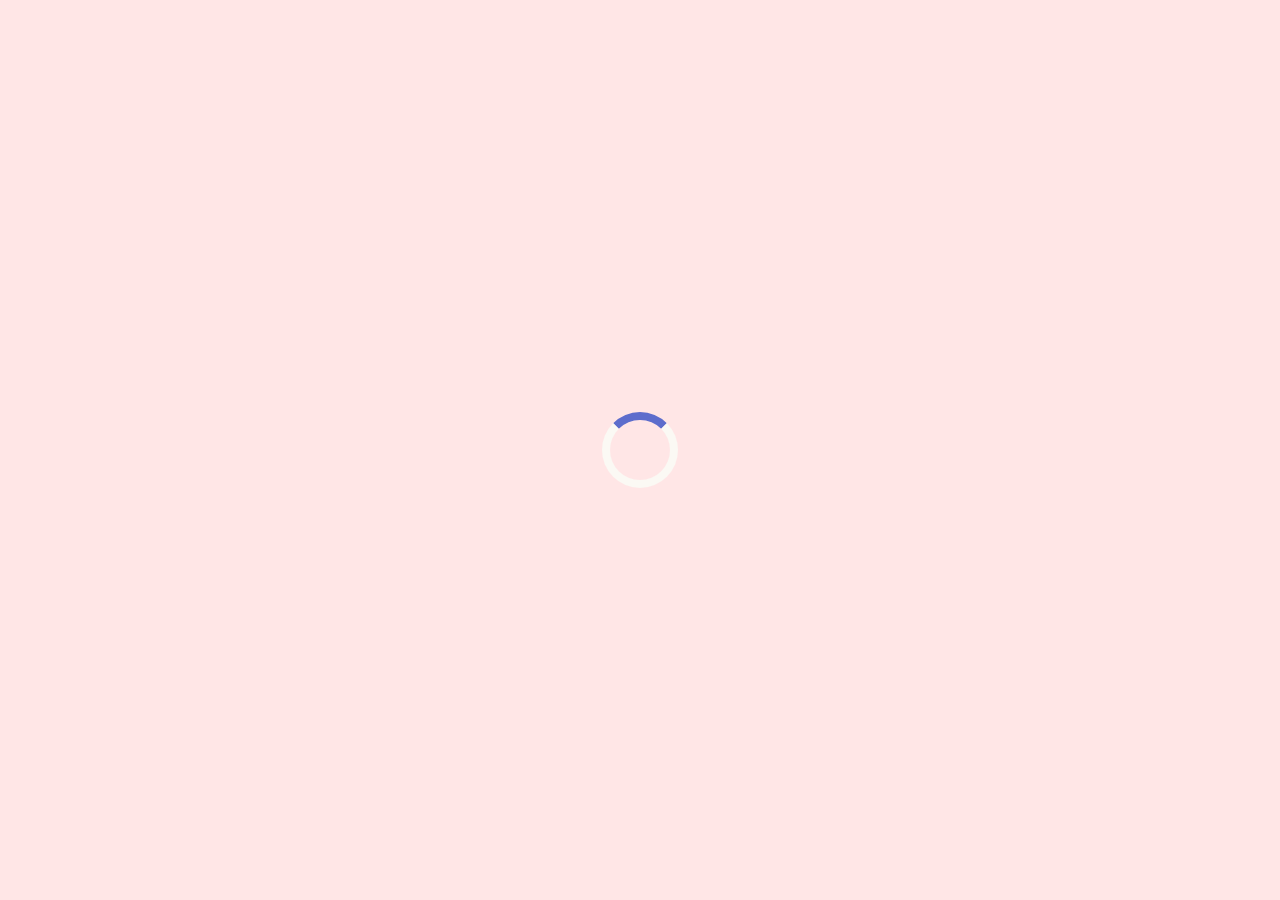
==== commit 0a1ec08d: "3.6.1" ====
--- a/index.html
+++ b/index.html
@@ -8,112 +8,116 @@
     <link rel="stylesheet" href="css/style.css">
 </head>
 <body>
-    <!-- Шапка -->
-    <header>
-        <div class="logo">
-            <img src="images/logo.png" alt="Логотип школы">
-            <h1>Онлайн-школа китайского языка Long 龙</h1>
+     <div class="preloader">
+        <div class="loader">
+            
         </div>
-        <div class="auth-buttons">
-            <a href="log-reg.html">Вход/Регистрация</a>
-            <div class="menu-icon">
-                <button id="menu-toggle">Меню</button>
+    </div>
+    <div class="content">
+        <!-- Шапка -->
+        <header>
+            <div class="logo">
+                <img src="images/logo.png" alt="Логотип школы">
+                <h1>Онлайн-школа китайского языка Long 龙</h1>
             </div>
-        </div>
-    </header>
-
-    <!-- Выезжающее меню -->
-    <nav class="dropdown-menu" id="dropdownMenu">
-        <ul>
-            <li><a href="#">Главная</a></li>
-            <li><a href="#">Список курсов</a></li>
-            <li><a href="#">О школе</a></li>
-            <li><a href="#">Блог</a></li>
-        </ul>
-    </nav>
-
-    <!-- Основное содержание -->
-    <main>
-        <h2>Почему выбирают именно нашу школу?</h2>
-        <p>Наша школа предлагает интерактивные уроки, современные методики обучения и возможность практиковать язык с носителями. Кроме того, удобная платформа и доступ к разнообразным учебным материалам делают обучение эффективным и комфортным.</p>
-        <img src="images/mainpage.jpg" alt="Урок китайского языка">
-        <a href="https://wa-sai.ru/quiz">Узнай свой уровень языка</a>
-        <h2>Наши курсы</h2>
-        <div class="course-list">
-            <div class="course-item">
-                <img src="images/Flag-no-bg.png" alt="Курс 1">
-                <div class="course-info">
-                    <div class="course-title">Китайский для начального уровня (HSK 1-2)</div>
-                    <div class="course-details">Длительность: 100 часов</div>
-                    <div class="course-price">Цена: 24000 ₽</div>
+            <div class="auth-buttons">
+                <a href="log-reg.html">Вход/Регистрация</a>
+                <div class="menu-icon">
+                    <button id="menu-toggle">Меню</button>
                 </div>
             </div>
-            <div class="course-item">
-                <img src="images/Flag-no-bg.png" alt="Курс 2">
-                <div class="course-info">
-                    <div class="course-title">Китайский для среднего уровня (HSK 3-4)</div>
-                    <div class="course-details">Длительность: 400 часов</div>
-                    <div class="course-price">Цена: 48000 ₽</div>
-                </div>
-            </div>
-            <div class="course-item">
-                <img src="images/Flag-no-bg.png" alt="Курс 3">
-                <div class="course-info">
-                    <div class="course-title">Китайский для высокого уровня (HSK 5-6)</div>
-                    <div class="course-details">Длительность: 800 часов</div>
-                    <div class="course-price">Цена: 96000 ₽</div>
-                </div>
-            </div>
-        </div>
-
-        <h2>Наши преподаватели</h2>
-
-        <div class="swiper mySwiper">
-            <div class="swiper-wrapper">
-                <!-- Преподаватель 1 -->
-                <div class="swiper-slide">
-                    <div class="teacher-card">
-                        <img src="images/teacher1.jpg" alt="Начальный уровень">
-                        <div class="teacher-name">Сяо Ли</div>
-                        <div class="teacher-info">Преподаватель HSK1-HSK2</div>
+        </header>
+        <!-- Выезжающее меню -->
+        <nav class="dropdown-menu" id="dropdownMenu">
+            <ul class="dropdown-menu__list">
+            <!-- <li><a href="#">Главная</a></li>
+                <li><a href="#">Список курсов</a></li>
+                <li><a href="#">О школе</a></li>
+                <li><a href="#">Блог</a></li>-->
+            </ul>
+        </nav>
+        <!-- Основное содержание -->
+        <main>
+            <h2>Почему выбирают именно нашу школу?</h2>
+            <p>Наша школа предлагает интерактивные уроки, современные методики обучения и возможность практиковать язык с носителями. Кроме того, удобная платформа и доступ к разнообразным учебным материалам делают обучение эффективным и комфортным.</p>
+            <img src="images/mainpage.jpg" alt="Урок китайского языка">
+            <a href="https://wa-sai.ru/quiz">Узнай свой уровень языка</a>
+            <h2>Наши курсы</h2>
+            <div class="course-list">
+                <div class="course-item">
+                    <img src="images/Flag-no-bg.png" alt="Курс 1">
+                    <div class="course-info">
+                        <div class="course-title">Китайский для начального уровня (HSK 1-2)</div>
+                        <div class="course-details">Длительность: 100 часов</div>
+                        <div class="course-price">Цена: 24000 ₽</div>
                     </div>
                 </div>
-                <!-- Преподаватель 2 -->
-                <div class="swiper-slide">
-                    <div class="teacher-card">
-                        <img src="images/teacher2.jpg" alt="Средний уровень">
-                        <div class="teacher-name">Мин Джу</div>
-                        <div class="teacher-info">Преподаватель HSK3-HSK4</div>
+                <div class="course-item">
+                    <img src="images/Flag-no-bg.png" alt="Курс 2">
+                    <div class="course-info">
+                        <div class="course-title">Китайский для среднего уровня (HSK 3-4)</div>
+                        <div class="course-details">Длительность: 400 часов</div>
+                        <div class="course-price">Цена: 48000 ₽</div>
                     </div>
                 </div>
-                <!-- Преподаватель 3 -->
-                <div class="swiper-slide">
-                    <div class="teacher-card">
-                        <img src="images/teacher3.jpg" alt="Высокий уровень">
-                        <div class="teacher-name">Ин Юэ</div>
-                        <div class="teacher-info">Преподаватель HSK5-HSK6</div>
+                <div class="course-item">
+                    <img src="images/Flag-no-bg.png" alt="Курс 3">
+                    <div class="course-info">
+                        <div class="course-title">Китайский для высокого уровня (HSK 5-6)</div>
+                        <div class="course-details">Длительность: 800 часов</div>
+                        <div class="course-price">Цена: 96000 ₽</div>
                     </div>
                 </div>
             </div>
-            <!-- Пагинация -->
-            <div class="swiper-pagination"></div>
-            <!-- Кнопки навигации -->
-            <div class="swiper-button-next"></div>
-            <div class="swiper-button-prev"></div>
-        </div>
-    </main>
 
-    <footer>
-        <div class="footer-logo">
-            <img src="images/logo.png" alt="Логотип школы">
-            <h3>Long 龙</h3>
-        </div>
-        <div class="contact-info">
-            <p>Email: info@chineseschool.com</p>
-            <p>Телефон: +7 (999) 123-45-67</p>
-            <p>Адрес: г. Йошкар Ола</p>
-        </div>
-    </footer>
+            <h2>Наши преподаватели</h2>
+
+            <div class="swiper mySwiper">
+                <div class="swiper-wrapper">
+                    <!-- Преподаватель 1 -->
+                    <div class="swiper-slide">
+                        <div class="teacher-card">
+                            <img src="images/teacher1.jpg" alt="Начальный уровень">
+                            <div class="teacher-name">Сяо Ли</div>
+                            <div class="teacher-info">Преподаватель HSK1-HSK2</div>
+                        </div>
+                    </div>
+                    <!-- Преподаватель 2 -->
+                    <div class="swiper-slide">
+                        <div class="teacher-card">
+                            <img src="images/teacher2.jpg" alt="Средний уровень">
+                            <div class="teacher-name">Мин Джу</div>
+                            <div class="teacher-info">Преподаватель HSK3-HSK4</div>
+                        </div>
+                    </div>
+                    <!-- Преподаватель 3 -->
+                    <div class="swiper-slide">
+                        <div class="teacher-card">
+                            <img src="images/teacher3.jpg" alt="Высокий уровень">
+                            <div class="teacher-name">Ин Юэ</div>
+                            <div class="teacher-info">Преподаватель HSK5-HSK6</div>
+                        </div>
+                    </div>
+                </div>
+                <!-- Пагинация -->
+                <div class="swiper-pagination"></div>
+                <!-- Кнопки навигации -->
+                <div class="swiper-button-next"></div>
+                <div class="swiper-button-prev"></div>
+            </div>
+        </main>
+        <footer>
+            <div class="footer-logo">
+                <img src="images/logo.png" alt="Логотип школы">
+                <h3>Long 龙</h3>
+            </div>
+            <div class="contact-info">
+                <p>Email: info@chineseschool.com</p>
+                <p>Телефон: +7 (999) 123-45-67</p>
+                <p>Адрес: г. Йошкар Ола</p>
+            </div>
+        </footer>
+    </div>
 
     <script src="https://cdn.jsdelivr.net/npm/swiper@11/swiper-bundle.min.js"></script>
     <script src="js/script.js"></script>
--- a/css/style.css
+++ b/css/style.css
@@ -1,3 +1,6 @@
+/* Подключение предзагрузчика страницы */
+@import "/styles/preloader.css";
+
 @font-face {
     font-family: "Montserrat";
     src: url("../fonts/Montserrat-Regular.ttf");
@@ -19,7 +22,6 @@
     font-style: italic;
     font-display: swap;
 }
-
 
 
 /* Общий стиль */
@@ -287,6 +289,7 @@
 /* Подвал */
 footer {
     background-color: #c8a2c8; /* Светло-фиолетовый цвет */
+    
     color: white;
     padding: 20px;
     text-align: center;
